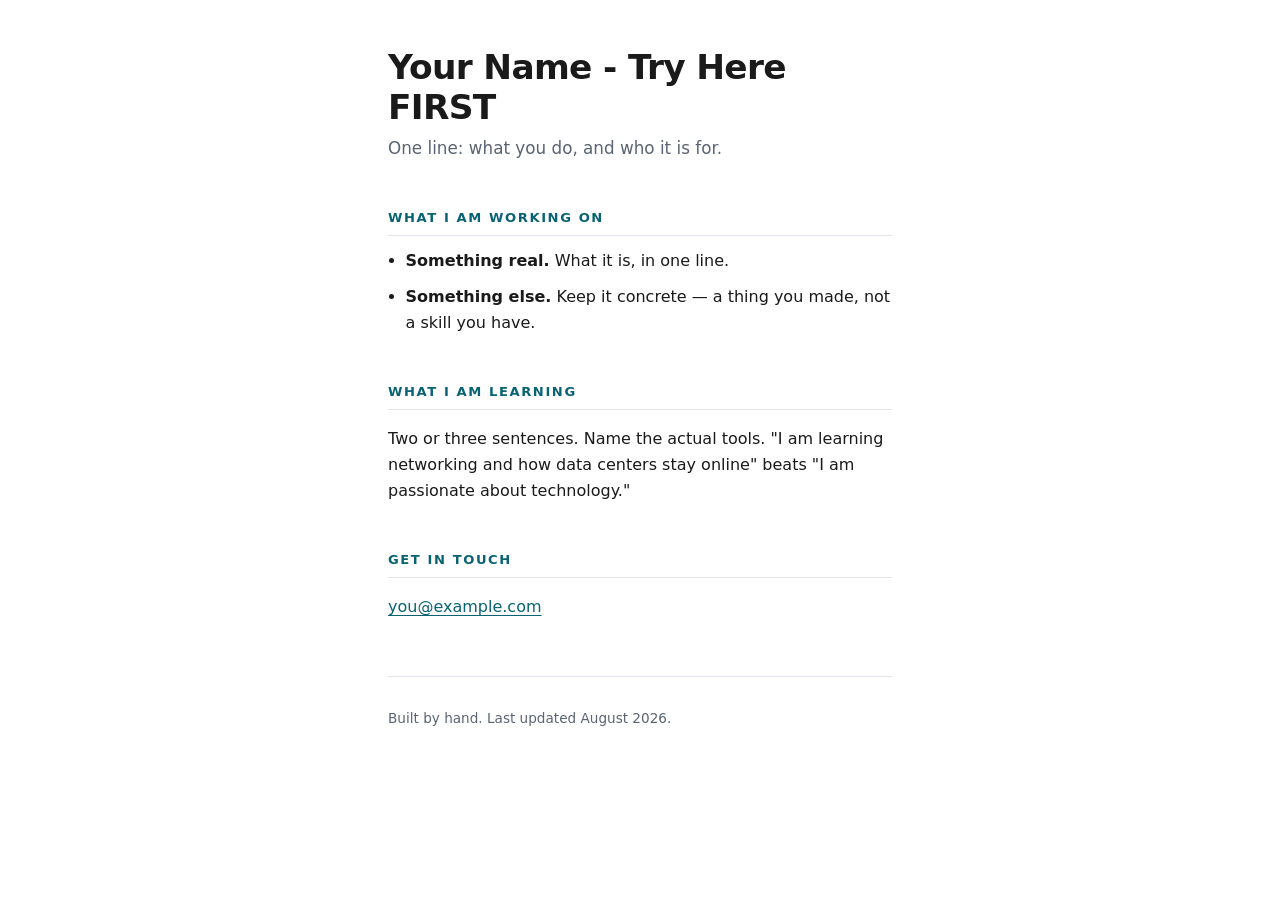
==== index.html @ ec9abeb3 "Initial commit" ====
<!doctype html>
<html lang="en">

<head>
  <meta charset="utf-8">
  <meta name="viewport" content="width=device-width, initial-scale=1">

  <!-- CHANGE THIS. It is the name on the browser tab, and it is what Google shows. -->
  <title>Your Name — what you build Test</title>

  <!-- CHANGE THIS TOO. One sentence. It is what shows under your link when someone shares it. -->
  <meta name="description" content="One sentence about who you are and what you make.">

  <link rel="stylesheet" href="styles.css">
</head>

<body>

  <header>
    <!-- Exactly ONE h1 on the page. It is your name. -->
    <h1>Your Name - Try Here FIRST</h1>
    <p class="tagline">One line: what you do, and who it is for.</p>
  </header>

  <main>

    <section>
      <h2>What I am working on</h2>
      <ul>
        <li><strong>Something real.</strong> What it is, in one line.</li>
        <li><strong>Something else.</strong> Keep it concrete — a thing you made, not a skill you have.</li>
      </ul>
    </section>

    <section>
      <h2>What I am learning</h2>
      <p>
        Two or three sentences. Name the actual tools. "I am learning networking and how data
        centers stay online" beats "I am passionate about technology."
      </p>
    </section>

    <section>
      <h2>Get in touch</h2>
      <!--
        Put an email you will still control after graduation. If you only have the school one
        today, that is fine — put it in, and change it later. That is what commits are for.
      -->
      <p><a href="mailto:you@example.com">you@example.com</a></p>
    </section>

  </main>

  <footer>
    <p>Built by hand. Last updated <!-- change this when you change the page --> August 2026.</p>
  </footer>

</body>

</html>
---- styles.css ----
/* ============================================================
   styles.css — this is YOURS to change. That is the point.
   Every value below is a decision somebody made. Change one,
   commit, and look at what happened.
   ============================================================ */

/* The custom properties. Change a colour ONCE here and it
   changes everywhere it is used further down. */
:root {
  --ink:        #1a1a1a;   /* body text */
  --muted:      #5a6472;   /* quieter text */
  --accent:     #0a6373;   /* links and rules — make this yours */
  --paper:      #ffffff;
  --line:       #e2e6ec;
  --measure:    34rem;     /* how wide a line of text gets before it wraps */
}

/* A sensible reset. Without border-box, padding makes boxes
   wider than you asked for, and nothing lines up. */
*, *::before, *::after { box-sizing: border-box; }

body {
  margin: 0 auto;
  padding: 3rem 1.25rem 4rem;
  max-width: var(--measure);
  background: var(--paper);
  color: var(--ink);
  font: 1rem/1.65 system-ui, -apple-system, "Segoe UI", Roboto, sans-serif;
}

h1 {
  margin: 0;
  font-size: 2.15rem;
  line-height: 1.15;
  letter-spacing: -0.02em;
}

.tagline {
  margin: 0.5rem 0 0;
  color: var(--muted);
  font-size: 1.05rem;
}

h2 {
  margin: 2.75rem 0 0.75rem;
  padding-bottom: 0.4rem;
  border-bottom: 1px solid var(--line);
  font-size: 0.82rem;
  font-weight: 700;
  letter-spacing: 0.12em;
  text-transform: uppercase;
  color: var(--accent);
}

ul { margin: 0; padding-left: 1.1rem; }
li { margin-bottom: 0.6rem; }

a {
  color: var(--accent);
  text-underline-offset: 3px;
}
a:hover { text-decoration: none; }

footer {
  margin-top: 3.5rem;
  padding-top: 1rem;
  border-top: 1px solid var(--line);
  color: var(--muted);
  font-size: 0.85rem;
}

/* Someone reading this on a phone is the common case, not the
   edge case. Test it there before you call the page done. */
@media (max-width: 30rem) {
  body { padding-top: 2rem; }
  h1   { font-size: 1.8rem; }
}
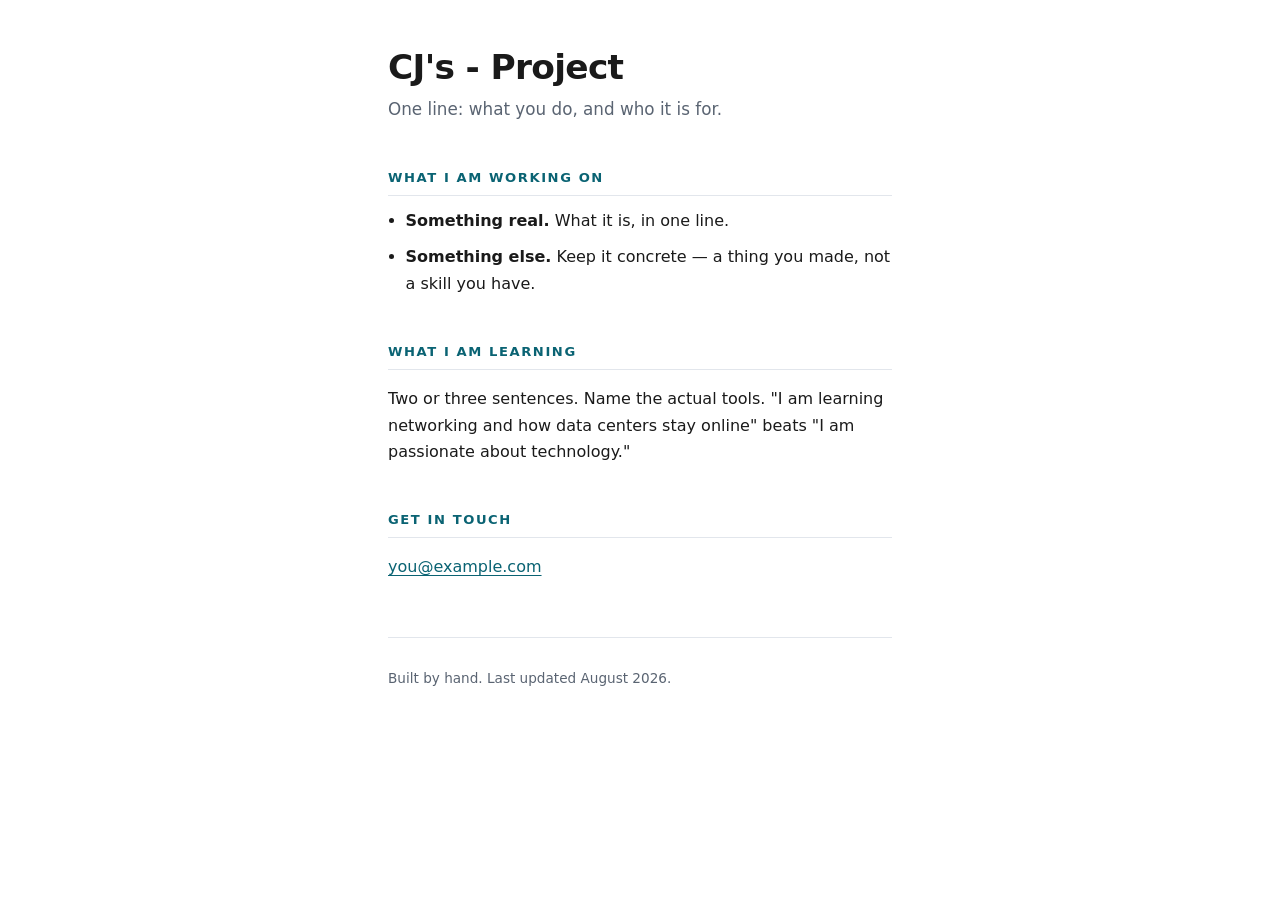
==== commit 913fc9f5: "change home page" ====
--- a/index.html
+++ b/index.html
@@ -6,10 +6,10 @@
   <meta name="viewport" content="width=device-width, initial-scale=1">
 
   <!-- CHANGE THIS. It is the name on the browser tab, and it is what Google shows. -->
-  <title>Your Name — what you build Test</title>
+  <title>CJ's VR Project</title>
 
   <!-- CHANGE THIS TOO. One sentence. It is what shows under your link when someone shares it. -->
-  <meta name="description" content="One sentence about who you are and what you make.">
+  <meta name="description" content="my vision is to make a multi dementional game ware you can go to diffrent universes to diffrent movies like spider man ware you can be spider man or how to train your dragon ware you can befriend toothles or any other dragon ore star wars like universe that you can use light sabers  .">
 
   <link rel="stylesheet" href="styles.css">
 </head>
@@ -18,7 +18,7 @@
 
   <header>
     <!-- Exactly ONE h1 on the page. It is your name. -->
-    <h1>Your Name - Try Here FIRST</h1>
+    <h1>CJ's - Project</h1>
     <p class="tagline">One line: what you do, and who it is for.</p>
   </header>
 
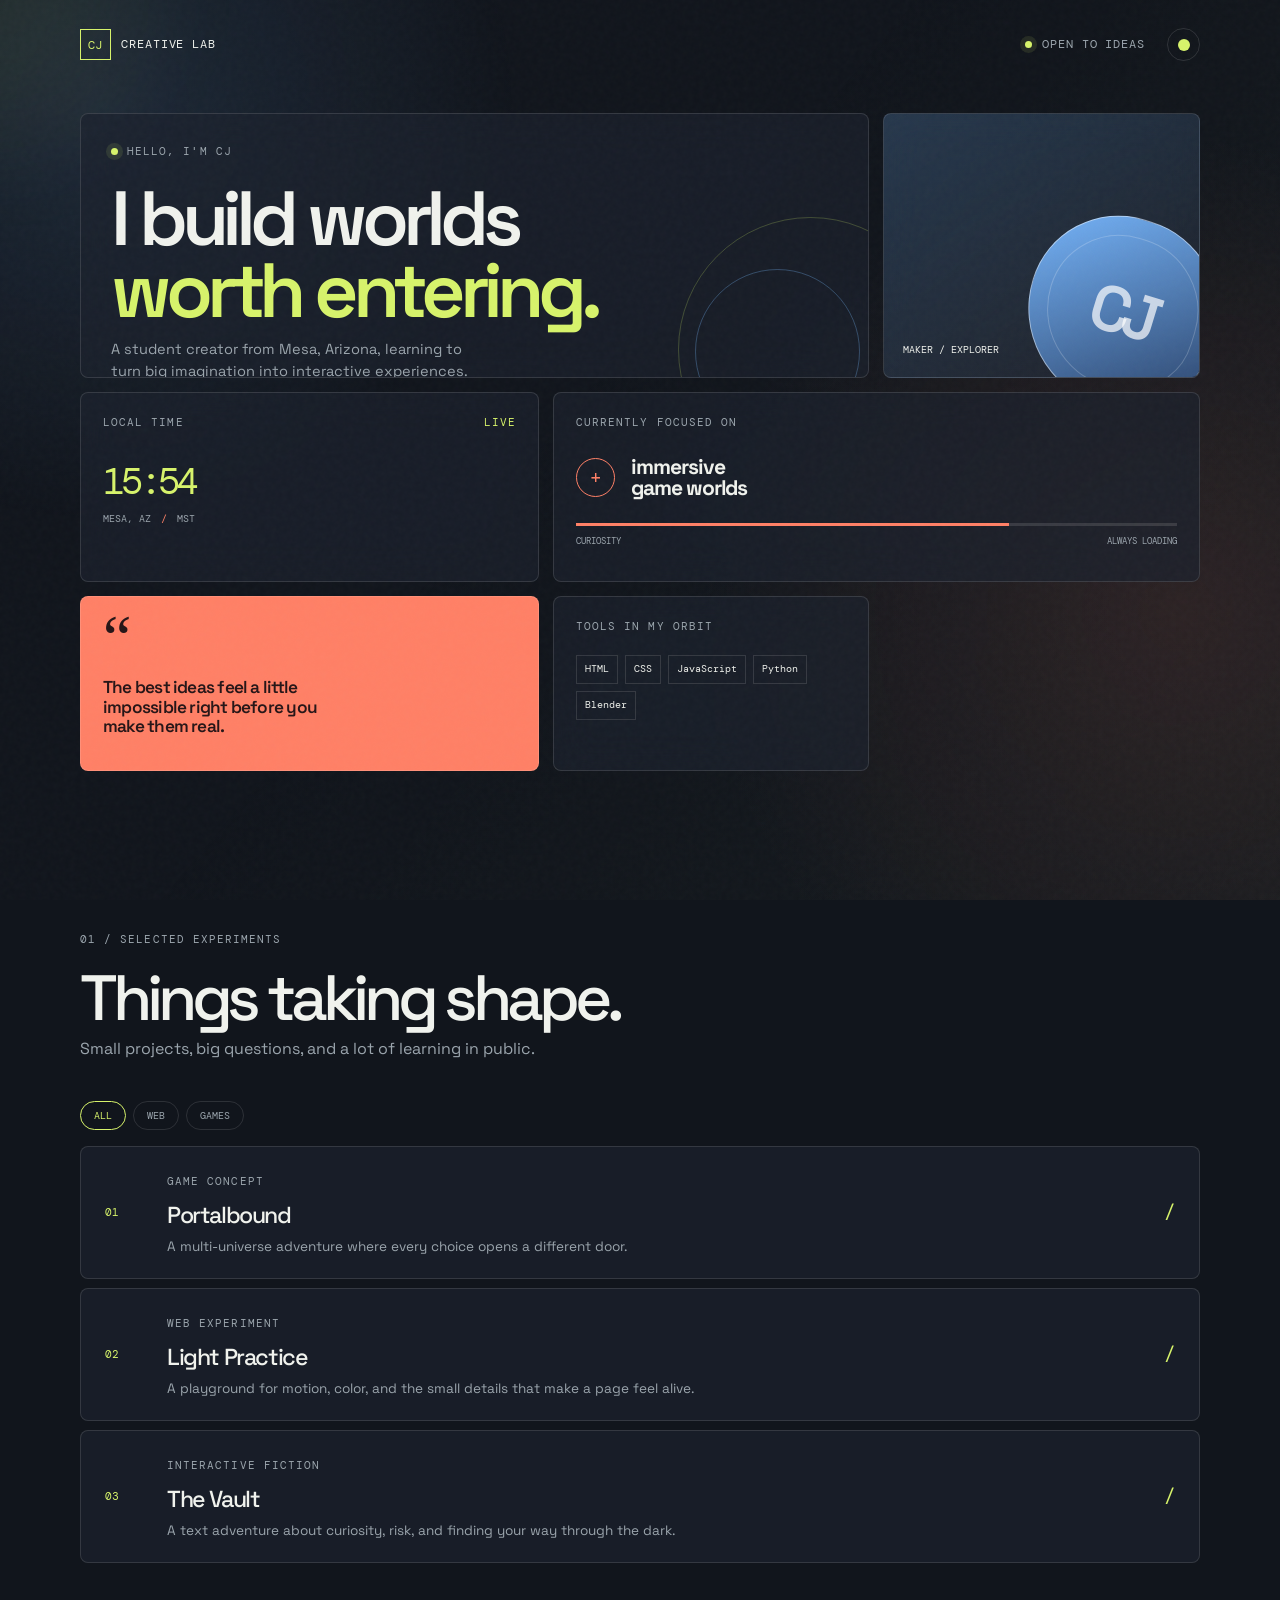
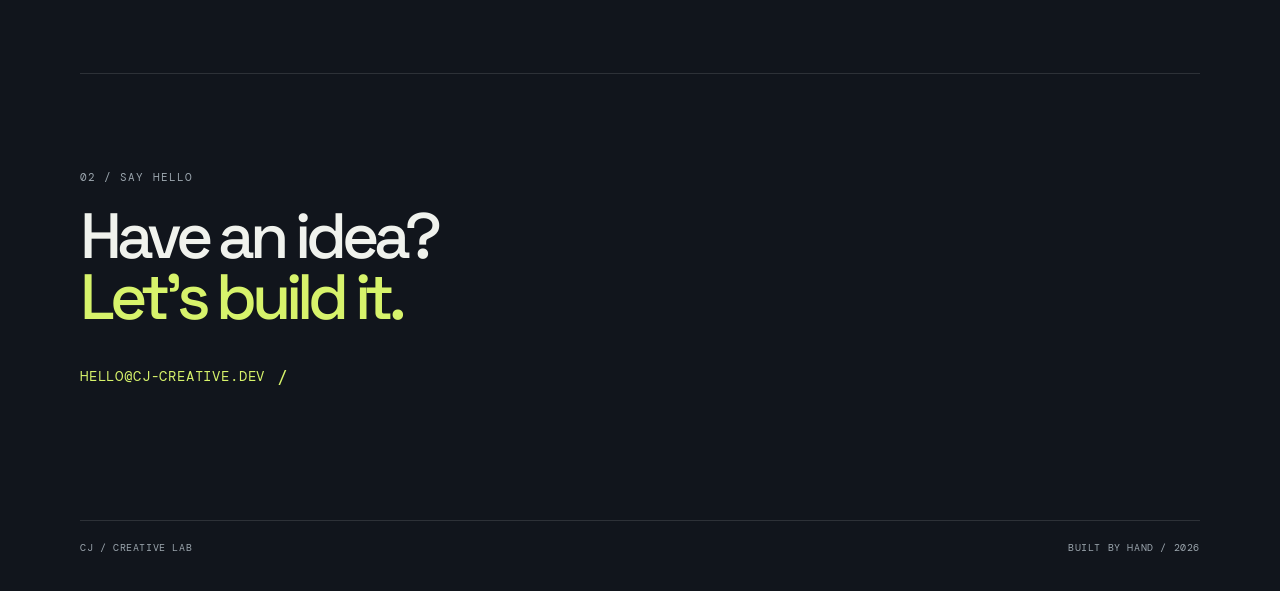
==== commit f8c64f09: "first time with chat" ====
--- a/index.html
+++ b/index.html
@@ -4,57 +4,97 @@
 <head>
   <meta charset="utf-8">
   <meta name="viewport" content="width=device-width, initial-scale=1">
-
-  <!-- CHANGE THIS. It is the name on the browser tab, and it is what Google shows. -->
-  <title>CJ's VR Project</title>
-
-  <!-- CHANGE THIS TOO. One sentence. It is what shows under your link when someone shares it. -->
-  <meta name="description" content="my vision is to make a multi dementional game ware you can go to diffrent universes to diffrent movies like spider man ware you can be spider man or how to train your dragon ware you can befriend toothles or any other dragon ore star wars like universe that you can use light sabers  .">
-
+  <meta name="theme-color" content="#11151c">
+  <meta name="description"
+    content="CJ is a student creator building interactive worlds, websites, and game ideas from Mesa, Arizona.">
+  <title>CJ / Digital Creator</title>
+  <link rel="preconnect" href="https://fonts.googleapis.com">
+  <link rel="preconnect" href="https://fonts.gstatic.com" crossorigin>
+  <link
+    href="https://fonts.googleapis.com/css2?family=DM+Mono:wght@400;500&family=Space+Grotesk:wght@400;500;600;700&display=swap"
+    rel="stylesheet">
   <link rel="stylesheet" href="styles.css">
 </head>
 
 <body>
-
-  <header>
-    <!-- Exactly ONE h1 on the page. It is your name. -->
-    <h1>CJ's - Project</h1>
-    <p class="tagline">One line: what you do, and who it is for.</p>
+  <div class="cursor-glow" aria-hidden="true"></div>
+  <div class="grain" aria-hidden="true"></div>
+  <header class="site-header">
+    <a class="brand" href="#top" aria-label="CJ home"><span class="brand-mark">CJ</span><span>creative lab</span></a>
+    <div class="header-actions"><span class="availability"><span class="pulse"></span> open to ideas</span><button
+        class="theme-toggle" type="button" aria-label="Switch color theme"
+        title="Switch color theme"><span></span></button></div>
   </header>
-
-  <main>
-
-    <section>
-      <h2>What I am working on</h2>
-      <ul>
-        <li><strong>Something real.</strong> What it is, in one line.</li>
-        <li><strong>Something else.</strong> Keep it concrete — a thing you made, not a skill you have.</li>
-      </ul>
+  <main id="top" class="page-shell">
+    <section class="bento-grid" aria-label="About CJ">
+      <article class="tile intro-tile reveal">
+        <div class="tile-label"><span class="status-dot"></span> hello, i'm CJ</div>
+        <h1>I build worlds<br><em>worth entering.</em></h1>
+        <p class="intro-copy">A student creator from Mesa, Arizona, learning to turn big imagination into interactive
+          experiences.</p><a class="arrow-link" href="#work">see what i'm making <span>↗</span></a>
+        <div class="intro-orbit orbit-one"></div>
+        <div class="intro-orbit orbit-two"></div>
+      </article>
+      <article class="tile portrait-tile reveal delay-one">
+        <div class="portrait-shape"><span>CJ</span></div><span class="portrait-caption">maker / explorer</span>
+      </article>
+      <article class="tile clock-tile reveal delay-two">
+        <div class="tile-label">local time <span class="live-label">live</span></div>
+        <p class="clock" id="clock">--:--</p>
+        <p class="location">Mesa, AZ <span>/</span> MST</p>
+      </article>
+      <article class="tile focus-tile reveal delay-one">
+        <div class="tile-label">currently focused on</div>
+        <div class="focus-title"><span class="focus-icon">+</span><strong>immersive<br>game worlds</strong></div>
+        <div class="meter"><span></span></div>
+        <div class="meter-meta"><span>curiosity</span><span>always loading</span></div>
+      </article>
+      <article class="tile statement-tile reveal delay-two"><span class="quote-mark">&ldquo;</span>
+        <p>The best ideas feel a little impossible right before you make them real.</p>
+      </article>
+      <article class="tile skills-tile reveal delay-three">
+        <div class="tile-label">tools in my orbit</div>
+        <div class="skill-list">
+          <span>HTML</span><span>CSS</span><span>JavaScript</span><span>Python</span><span>Blender</span></div>
+      </article>
     </section>
-
-    <section>
-      <h2>What I am learning</h2>
-      <p>
-        Two or three sentences. Name the actual tools. "I am learning networking and how data
-        centers stay online" beats "I am passionate about technology."
-      </p>
+    <section id="work" class="work-section">
+      <div class="section-heading reveal"><span class="eyebrow">01 / selected experiments</span>
+        <h2>Things taking shape.</h2>
+        <p>Small projects, big questions, and a lot of learning in public.</p>
+      </div>
+      <div class="filter-row reveal delay-one" role="group" aria-label="Filter projects"><button
+          class="filter-button is-active" type="button" data-filter="all">all</button><button class="filter-button"
+          type="button" data-filter="web">web</button><button class="filter-button" type="button"
+          data-filter="games">games</button></div>
+      <div class="project-list">
+        <article class="project-card reveal delay-one" data-category="games"><span class="project-number">01</span>
+          <div><span class="project-type">game concept</span>
+            <h3>Portalbound</h3>
+            <p>A multi-universe adventure where every choice opens a different door.</p>
+          </div><span class="project-arrow">/</span>
+        </article>
+        <article class="project-card reveal delay-two" data-category="web"><span class="project-number">02</span>
+          <div><span class="project-type">web experiment</span>
+            <h3>Light Practice</h3>
+            <p>A playground for motion, color, and the small details that make a page feel alive.</p>
+          </div><span class="project-arrow">/</span>
+        </article>
+        <article class="project-card reveal delay-three" data-category="games"><span class="project-number">03</span>
+          <div><span class="project-type">interactive fiction</span>
+            <h3>The Vault</h3>
+            <p>A text adventure about curiosity, risk, and finding your way through the dark.</p>
+          </div><span class="project-arrow">/</span>
+        </article>
+      </div>
     </section>
-
-    <section>
-      <h2>Get in touch</h2>
-      <!--
-        Put an email you will still control after graduation. If you only have the school one
-        today, that is fine — put it in, and change it later. That is what commits are for.
-      -->
-      <p><a href="mailto:you@example.com">you@example.com</a></p>
+    <section class="contact-section reveal"><span class="eyebrow">02 / say hello</span>
+      <h2>Have an idea?<br><em>Let's build it.</em></h2><a class="contact-link"
+        href="mailto:hello@cj-creative.dev">hello@cj-creative.dev <span>/</span></a>
     </section>
-
   </main>
-
-  <footer>
-    <p>Built by hand. Last updated <!-- change this when you change the page --> August 2026.</p>
-  </footer>
-
+  <footer><span>CJ / creative lab</span><span>built by hand / 2026</span></footer>
+  <script src="app.js"></script>
 </body>
 
 </html>
--- a/styles.css
+++ b/styles.css
@@ -1,77 +1,690 @@
-/* ============================================================
-   styles.css — this is YOURS to change. That is the point.
-   Every value below is a decision somebody made. Change one,
-   commit, and look at what happened.
-   ============================================================ */
-
-/* The custom properties. Change a colour ONCE here and it
-   changes everywhere it is used further down. */
 :root {
-  --ink:        #1a1a1a;   /* body text */
-  --muted:      #5a6472;   /* quieter text */
-  --accent:     #0a6373;   /* links and rules — make this yours */
-  --paper:      #ffffff;
-  --line:       #e2e6ec;
-  --measure:    34rem;     /* how wide a line of text gets before it wraps */
-}
-
-/* A sensible reset. Without border-box, padding makes boxes
-   wider than you asked for, and nothing lines up. */
-*, *::before, *::after { box-sizing: border-box; }
+  --bg: #11151c;
+  --panel: rgba(28, 35, 46, .68);
+  --panel-solid: #1b222d;
+  --text: #f0f2ed;
+  --muted: #9ba5ad;
+  --line: rgba(255, 255, 255, .12);
+  --lime: #d7f36b;
+  --coral: #ff8066;
+  --blue: #78b8ff;
+  --display: "Space Grotesk", sans-serif;
+  --mono: "DM Mono", monospace;
+}
+
+[data-theme="light"] {
+  --bg: #eef1eb;
+  --panel: rgba(255, 255, 255, .62);
+  --panel-solid: #fff;
+  --text: #162019;
+  --muted: #657168;
+  --line: rgba(22, 32, 25, .14);
+  --lime: #8ba91e;
+  --coral: #e75d43;
+  --blue: #347bc4;
+}
+
+* {
+  box-sizing: border-box;
+}
+
+html {
+  scroll-behavior: smooth;
+}
 
 body {
-  margin: 0 auto;
-  padding: 3rem 1.25rem 4rem;
-  max-width: var(--measure);
-  background: var(--paper);
-  color: var(--ink);
-  font: 1rem/1.65 system-ui, -apple-system, "Segoe UI", Roboto, sans-serif;
-}
-
-h1 {
   margin: 0;
-  font-size: 2.15rem;
-  line-height: 1.15;
-  letter-spacing: -0.02em;
-}
-
-.tagline {
-  margin: 0.5rem 0 0;
-  color: var(--muted);
-  font-size: 1.05rem;
-}
-
-h2 {
-  margin: 2.75rem 0 0.75rem;
-  padding-bottom: 0.4rem;
-  border-bottom: 1px solid var(--line);
-  font-size: 0.82rem;
-  font-weight: 700;
-  letter-spacing: 0.12em;
-  text-transform: uppercase;
-  color: var(--accent);
-}
-
-ul { margin: 0; padding-left: 1.1rem; }
-li { margin-bottom: 0.6rem; }
-
-a {
-  color: var(--accent);
-  text-underline-offset: 3px;
-}
-a:hover { text-decoration: none; }
-
+  background: var(--bg);
+  color: var(--text);
+  font-family: var(--display);
+  line-height: 1.5;
+  overflow-x: hidden;
+  transition: background .4s ease, color .4s ease;
+}
+
+body::before {
+  content: "";
+  position: fixed;
+  inset: 0;
+  z-index: -2;
+  background: radial-gradient(circle at 8% 12%, rgba(120, 184, 255, .12), transparent 26rem), radial-gradient(circle at 92% 68%, rgba(255, 128, 102, .1), transparent 30rem), linear-gradient(130deg, transparent 40%, rgba(215, 243, 107, .025));
+  pointer-events: none;
+}
+
+.grain {
+  position: fixed;
+  inset: 0;
+  z-index: 10;
+  opacity: .04;
+  pointer-events: none;
+  background-image: url("data:image/svg+xml,%3Csvg viewBox='0 0 180 180' xmlns='http://www.w3.org/2000/svg'%3E%3Cfilter id='n'%3E%3CfeTurbulence type='fractalNoise' baseFrequency='.9' numOctaves='4' stitchTiles='stitch'/%3E%3C/filter%3E%3Crect width='100%25' height='100%25' filter='url(%23n)' opacity='.65'/%3E%3C/svg%3E");
+}
+
+.cursor-glow {
+  position: fixed;
+  width: 280px;
+  height: 280px;
+  border-radius: 50%;
+  background: rgba(215, 243, 107, .06);
+  filter: blur(55px);
+  transform: translate(-50%, -50%);
+  pointer-events: none;
+  z-index: -1;
+}
+
+.site-header,
+.page-shell,
 footer {
-  margin-top: 3.5rem;
-  padding-top: 1rem;
+  width: min(1120px, calc(100% - 48px));
+  margin-inline: auto;
+}
+
+.site-header {
+  display: flex;
+  align-items: center;
+  justify-content: space-between;
+  padding: 28px 0 52px;
+  font-family: var(--mono);
+  font-size: .72rem;
+  text-transform: uppercase;
+  letter-spacing: .08em;
+}
+
+.brand,
+.header-actions,
+.availability {
+  display: flex;
+  align-items: center;
+  gap: 10px;
+}
+
+.brand {
+  color: var(--text);
+  text-decoration: none;
+}
+
+.brand-mark {
+  display: grid;
+  place-items: center;
+  width: 31px;
+  height: 31px;
+  border: 1px solid var(--lime);
+  color: var(--lime);
+  font-size: .75rem;
+}
+
+.availability {
+  color: var(--muted);
+}
+
+.pulse,
+.status-dot {
+  width: 7px;
+  height: 7px;
+  border-radius: 50%;
+  background: var(--lime);
+  box-shadow: 0 0 0 5px rgba(215, 243, 107, .1);
+}
+
+.pulse {
+  animation: pulse 2s infinite;
+}
+
+.theme-toggle {
+  width: 33px;
+  height: 33px;
+  margin-left: 12px;
+  border: 1px solid var(--line);
+  border-radius: 50%;
+  background: transparent;
+  cursor: pointer;
+}
+
+.theme-toggle span {
+  display: block;
+  width: 12px;
+  height: 12px;
+  margin: auto;
+  border-radius: 50%;
+  background: var(--lime);
+}
+
+.bento-grid {
+  display: grid;
+  grid-template-columns: 1.45fr 1fr 1fr;
+  grid-template-rows: 265px 190px 175px;
+  gap: 14px;
+}
+
+.tile {
+  position: relative;
+  overflow: hidden;
+  border: 1px solid var(--line);
+  border-radius: 8px;
+  background: var(--panel);
+  backdrop-filter: blur(18px);
+  -webkit-backdrop-filter: blur(18px);
+}
+
+.tile-label,
+.eyebrow,
+.project-type {
+  color: var(--muted);
+  font-family: var(--mono);
+  font-size: .66rem;
+  letter-spacing: .1em;
+  text-transform: uppercase;
+}
+
+.tile-label {
+  display: flex;
+  align-items: center;
+  gap: 9px;
+}
+
+.intro-tile {
+  grid-column: span 2;
+  padding: 30px;
+}
+
+.intro-tile h1 {
+  position: relative;
+  z-index: 1;
+  max-width: 560px;
+  margin: 22px 0 13px;
+  font-size: clamp(2.7rem, 6vw, 5rem);
+  font-weight: 600;
+  letter-spacing: -.08em;
+  line-height: .94;
+}
+
+.intro-tile em,
+.contact-section em {
+  color: var(--lime);
+  font-style: normal;
+}
+
+.intro-copy {
+  position: relative;
+  z-index: 1;
+  max-width: 360px;
+  margin: 0;
+  color: var(--muted);
+  font-size: .91rem;
+}
+
+.arrow-link,
+.contact-link {
+  position: relative;
+  z-index: 1;
+  display: inline-flex;
+  gap: 12px;
+  align-items: center;
+  margin-top: 23px;
+  color: var(--text);
+  font-family: var(--mono);
+  font-size: .72rem;
+  text-decoration: none;
+  text-transform: uppercase;
+  letter-spacing: .06em;
+}
+
+.arrow-link span,
+.contact-link span {
+  color: var(--lime);
+  font-size: 1.1rem;
+  transition: transform .2s ease;
+}
+
+.arrow-link:hover span,
+.contact-link:hover span {
+  transform: translate(3px, -3px);
+}
+
+.intro-orbit {
+  position: absolute;
+  width: 265px;
+  height: 265px;
+  border: 1px solid rgba(215, 243, 107, .22);
+  border-radius: 50%;
+  right: -75px;
+  bottom: -105px;
+}
+
+.orbit-two {
+  width: 165px;
+  height: 165px;
+  right: 8px;
+  bottom: -57px;
+  border-color: rgba(120, 184, 255, .3);
+}
+
+.portrait-tile {
+  padding: 19px;
+  background: linear-gradient(145deg, rgba(120, 184, 255, .22), var(--panel));
+}
+
+.portrait-shape {
+  position: absolute;
+  right: -18px;
+  bottom: -30px;
+  display: grid;
+  place-items: center;
+  width: 190px;
+  height: 190px;
+  border: 1px solid rgba(255, 255, 255, .45);
+  border-radius: 49% 51% 45% 55%;
+  background: linear-gradient(145deg, var(--blue), #263c61);
+  color: rgba(255, 255, 255, .7);
+  font-size: 4rem;
+  font-weight: 600;
+  letter-spacing: -.12em;
+  transform: rotate(17deg);
+}
+
+.portrait-shape::after {
+  content: "";
+  position: absolute;
+  inset: 18px;
+  border: 1px solid rgba(255, 255, 255, .2);
+  border-radius: inherit;
+}
+
+.portrait-caption {
+  position: absolute;
+  bottom: 19px;
+  left: 19px;
+  color: var(--text);
+  font-family: var(--mono);
+  font-size: .65rem;
+  text-transform: uppercase;
+}
+
+.clock-tile {
+  padding: 22px;
+}
+
+.clock {
+  margin: 32px 0 0;
+  color: var(--lime);
+  font-family: var(--mono);
+  font-size: 2.3rem;
+  line-height: 1;
+  letter-spacing: -.1em;
+}
+
+.location {
+  margin: 11px 0 0;
+  color: var(--muted);
+  font-family: var(--mono);
+  font-size: .65rem;
+  text-transform: uppercase;
+}
+
+.location span {
+  color: var(--coral);
+  padding: 0 4px;
+}
+
+.live-label {
+  margin-left: auto;
+  color: var(--lime);
+}
+
+.focus-tile {
+  grid-column: span 2;
+  padding: 22px;
+}
+
+.focus-title {
+  display: flex;
+  gap: 16px;
+  align-items: center;
+  margin-top: 25px;
+  font-size: 1.32rem;
+  line-height: 1.02;
+  letter-spacing: -.05em;
+}
+
+.focus-icon {
+  display: grid;
+  place-items: center;
+  width: 39px;
+  height: 39px;
+  border: 1px solid var(--coral);
+  border-radius: 50%;
+  color: var(--coral);
+  font-family: var(--mono);
+  font-size: 1.2rem;
+}
+
+.meter {
+  width: 100%;
+  height: 3px;
+  margin-top: 24px;
+  background: var(--line);
+}
+
+.meter span {
+  display: block;
+  width: 72%;
+  height: 100%;
+  background: var(--coral);
+  animation: load 1.7s ease-out both;
+}
+
+.meter-meta {
+  display: flex;
+  justify-content: space-between;
+  margin-top: 8px;
+  color: var(--muted);
+  font-family: var(--mono);
+  font-size: .59rem;
+  text-transform: uppercase;
+}
+
+.statement-tile {
+  padding: 22px;
+  background: var(--coral);
+  color: #261517;
+}
+
+.quote-mark {
+  display: block;
+  font-family: Georgia, serif;
+  font-size: 4rem;
+  line-height: .6;
+}
+
+.statement-tile p {
+  max-width: 220px;
+  margin: 21px 0 0;
+  font-size: 1.08rem;
+  font-weight: 600;
+  letter-spacing: -.045em;
+  line-height: 1.12;
+}
+
+.skills-tile {
+  padding: 22px;
+}
+
+.skill-list {
+  display: flex;
+  flex-wrap: wrap;
+  gap: 7px;
+  margin-top: 20px;
+}
+
+.skill-list span {
+  padding: 6px 8px;
+  border: 1px solid var(--line);
+  color: var(--text);
+  font-family: var(--mono);
+  font-size: .62rem;
+}
+
+.work-section {
+  padding: 155px 0 110px;
+}
+
+.section-heading h2,
+.contact-section h2 {
+  margin: 18px 0 8px;
+  font-size: clamp(2.2rem, 5vw, 4.4rem);
+  font-weight: 500;
+  letter-spacing: -.08em;
+  line-height: .95;
+}
+
+.section-heading p {
+  margin: 0;
+  color: var(--muted);
+}
+
+.filter-row {
+  display: flex;
+  gap: 7px;
+  margin: 40px 0 16px;
+}
+
+.filter-button {
+  border: 1px solid var(--line);
+  border-radius: 100px;
+  padding: 7px 13px;
+  background: transparent;
+  color: var(--muted);
+  font-family: var(--mono);
+  font-size: .65rem;
+  text-transform: uppercase;
+  cursor: pointer;
+}
+
+.filter-button.is-active,
+.filter-button:hover {
+  border-color: var(--lime);
+  color: var(--lime);
+}
+
+.project-list {
+  display: grid;
+  gap: 9px;
+}
+
+.project-card {
+  display: grid;
+  grid-template-columns: 44px 1fr 30px;
+  align-items: center;
+  gap: 18px;
+  min-height: 120px;
+  padding: 21px 24px;
+  border: 1px solid var(--line);
+  border-radius: 8px;
+  background: var(--panel);
+  transition: border-color .25s ease, transform .25s ease, background .25s ease;
+}
+
+.project-card:hover {
+  border-color: var(--lime);
+  background: var(--panel-solid);
+  transform: translateX(5px);
+}
+
+.project-number,
+.project-arrow {
+  color: var(--lime);
+  font-family: var(--mono);
+  font-size: .7rem;
+}
+
+.project-card h3 {
+  margin: 6px 0 4px;
+  font-size: 1.45rem;
+  font-weight: 500;
+  letter-spacing: -.06em;
+}
+
+.project-card p {
+  margin: 0;
+  color: var(--muted);
+  font-size: .85rem;
+}
+
+.project-arrow {
+  font-size: 1.2rem;
+  text-align: right;
+}
+
+.project-card.is-hidden {
+  display: none;
+}
+
+.contact-section {
+  padding: 90px 0 130px;
   border-top: 1px solid var(--line);
-  color: var(--muted);
-  font-size: 0.85rem;
-}
-
-/* Someone reading this on a phone is the common case, not the
-   edge case. Test it there before you call the page done. */
-@media (max-width: 30rem) {
-  body { padding-top: 2rem; }
-  h1   { font-size: 1.8rem; }
-}
+}
+
+.contact-link {
+  margin-top: 28px;
+  color: var(--lime);
+  font-size: .85rem;
+}
+
+.contact-link:hover {
+  text-decoration: underline;
+  text-underline-offset: 5px;
+}
+
+footer {
+  display: flex;
+  justify-content: space-between;
+  padding: 20px 0 35px;
+  border-top: 1px solid var(--line);
+  color: var(--muted);
+  font-family: var(--mono);
+  font-size: .62rem;
+  text-transform: uppercase;
+  letter-spacing: .06em;
+}
+
++.reveal {
+  opacity: 0;
+  transform: translateY(18px);
+  transition: opacity .7s ease, transform .7s ease;
+}
+
+.reveal.is-visible {
+  opacity: 1;
+  transform: none;
+}
+
+.delay-one {
+  transition-delay: .1s;
+}
+
+.delay-two {
+  transition-delay: .2s;
+}
+
+.delay-three {
+  transition-delay: .3s;
+}
+
+@keyframes pulse {
+  50% {
+    box-shadow: 0 0 0 9px rgba(215, 243, 107, 0);
+  }
+}
+
+@keyframes load {
+  from {
+    width: 0;
+  }
+}
+
+@media (max-width: 760px) {
+
+  .site-header,
+  .page-shell,
+  footer {
+    width: min(100% - 30px, 560px);
+  }
+
+  .site-header {
+    padding: 20px 0 35px;
+  }
+
+  .availability {
+    display: none;
+  }
+
+  .bento-grid {
+    grid-template-columns: 1fr 1fr;
+    grid-template-rows: auto;
+  }
+
+  .intro-tile {
+    grid-column: span 2;
+    min-height: 340px;
+  }
+
+  .portrait-tile {
+    min-height: 205px;
+  }
+
+  .clock-tile {
+    min-height: 205px;
+  }
+
+  .focus-tile {
+    grid-column: span 2;
+    min-height: 165px;
+  }
+
+  .statement-tile,
+  .skills-tile {
+    min-height: 175px;
+  }
+
+  .work-section {
+    padding: 100px 0 80px;
+  }
+
+  .project-card {
+    grid-template-columns: 28px 1fr 20px;
+    padding: 18px;
+    gap: 10px;
+  }
+}
+
++@media (max-width: 440px) {
+
+  .site-header,
+  .page-shell,
+  footer {
+    width: calc(100% - 24px);
+  }
+
+  .intro-tile {
+    padding: 23px;
+  }
+
+  .intro-tile h1 {
+    font-size: 2.65rem;
+  }
+
+  .portrait-shape {
+    width: 145px;
+    height: 145px;
+    font-size: 3rem;
+  }
+
+  .project-card p {
+    font-size: .78rem;
+  }
+
+  .project-card h3 {
+    font-size: 1.2rem;
+  }
+
+  footer {
+    flex-direction: column;
+    gap: 8px;
+  }
+}
+
+@media (prefers-reduced-motion: reduce) {
+
+  *,
+  *::before,
+  *::after {
+    animation-duration: .01ms !important;
+    transition-duration: .01ms !important;
+    scroll-behavior: auto !important;
+  }
+
+  .reveal {
+    opacity: 1;
+    transform: none;
+  }
+}
